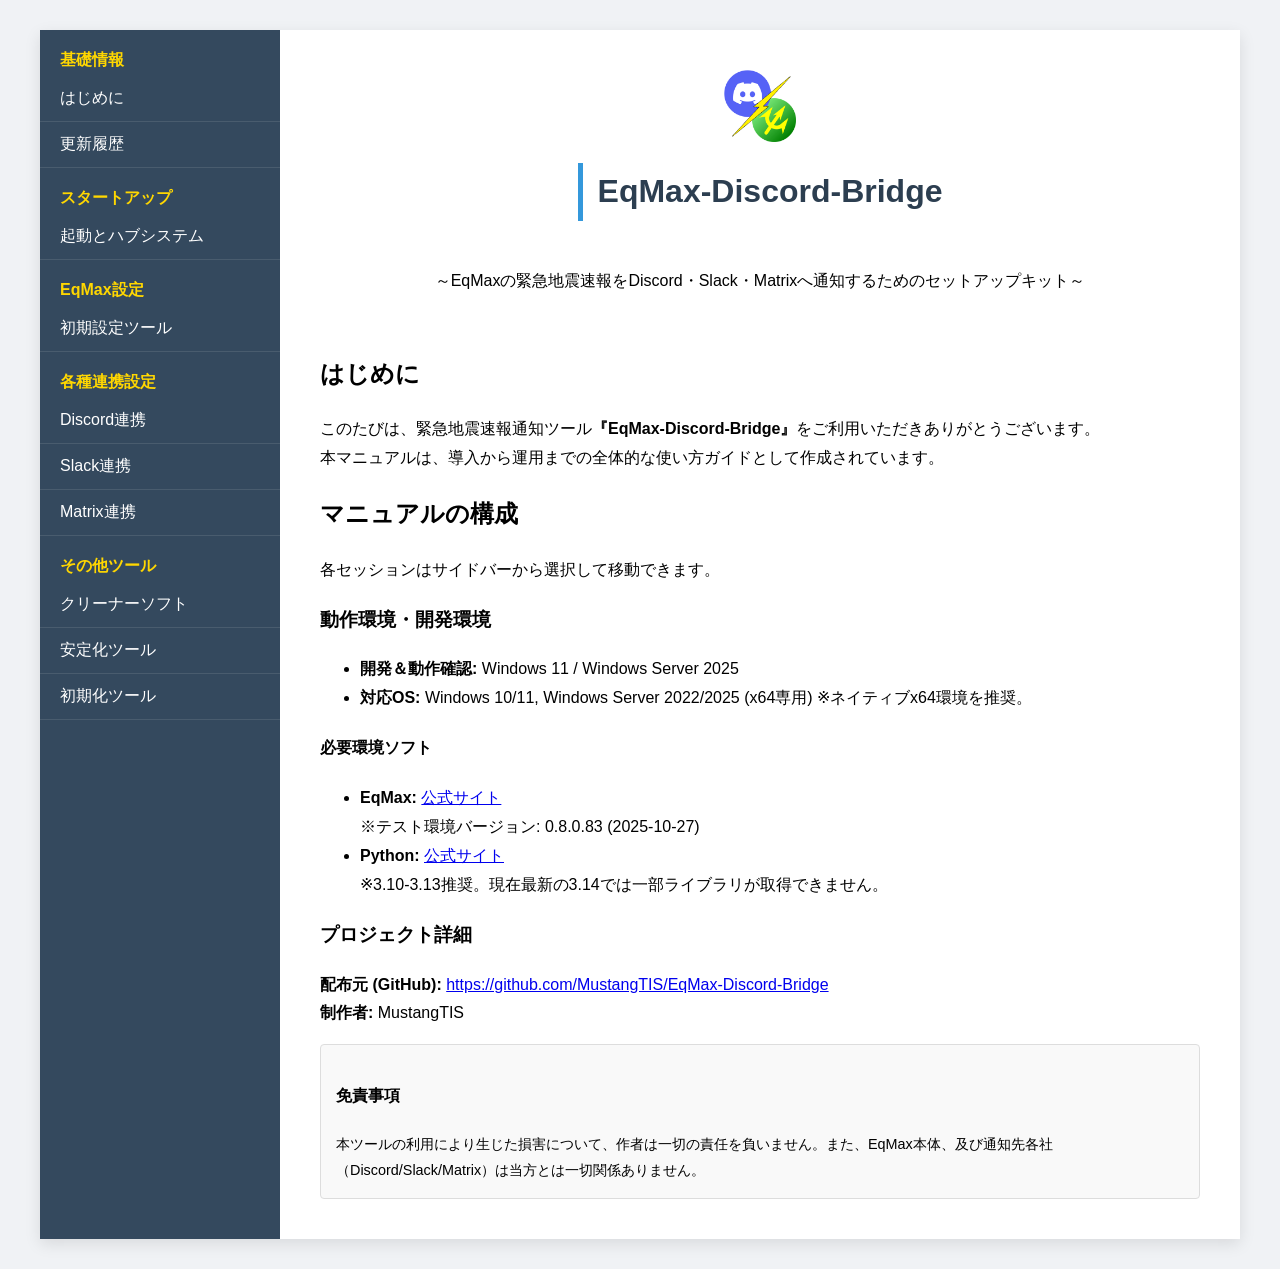
==== Manual/Index.html @ dba4e509 "htmManual 制作中" ====
<!DOCTYPE html PUBLIC "-//W3C//DTD XHTML 1.0 Transitional//EN" "http://www.w3.org/TR/xhtml1/DTD/xhtml1-transitional.dtd">
<html xmlns="http://www.w3.org/1999/xhtml"><!-- InstanceBegin template="/Templates/main-Template-DWT.dwt" codeOutsideHTMLIsLocked="false" -->
<head>
<meta http-equiv="Content-Type" content="text/html; charset=utf-8" />
<!-- InstanceBeginEditable name="doctitle" -->
<title>使い方ガイド</title>
<!-- InstanceEndEditable -->
<link href="style.css" rel="stylesheet" type="text/css" />
<!-- InstanceBeginEditable name="head" -->
<!-- InstanceEndEditable -->
</head>

<body>

<div class="container">
    <div class="sidebar1">
      <div class="sidebar-title">基礎情報</div>
      <ul class="nav">
        <li><a href="Index.html">はじめに</a></li>
        <li><a href="ChangeLog.html">更新履歴</a></li>
      </ul>

      <div class="sidebar-title">スタートアップ</div>
      <ul class="nav">
		<li><a href="HUBSystem.html">起動とハブシステム</a></li>      </ul>
      <div class="sidebar-title">EqMax設定</div>
      <ul class="nav">
        <li><a href="Initialize.html">初期設定ツール</a></li>
      </ul>
      
      <div class="sidebar-title">各種連携設定</div>
      <ul class="nav">
        <li><a href="Link-Discord.html">Discord連携</a></li>
        <li><a href="Link-Slack.html">Slack連携</a></li>
        <li><a href="Link-Matrix.html">Matrix連携</a></li>
      </ul>
    
      <div class="sidebar-title">その他ツール</div>
      <ul class="nav">
        <li><a href="Cleaner.html">クリーナーソフト</a></li>
        <li><a href="Watchdog.html">安定化ツール</a></li>
        <li><a href="Reset.html">初期化ツール</a></li>
      </ul>
    </div>
  <div class="content"><!-- InstanceBeginEditable name="main_content" -->
<!-- TemplateBeginEditable name="head" --><!-- TemplateEndEditable -->
<div class="text-center">
  <img src="image/eq-dis.png" alt="EqMax-Discord-Bridgeアイコン" width="72" height="72" />
  <h1>EqMax-Discord-Bridge</h1>
  <p>～EqMaxの緊急地震速報をDiscord・Slack・Matrixへ通知するためのセットアップキット～</p>
</div>

<h2>はじめに</h2>
<p>このたびは、緊急地震速報通知ツール<strong>『EqMax-Discord-Bridge』</strong>をご利用いただきありがとうございます。<br />
本マニュアルは、導入から運用までの全体的な使い方ガイドとして作成されています。</p>

<h2>マニュアルの構成</h2>
<p>各セッションはサイドバーから選択して移動できます。</p>

<h3>動作環境・開発環境</h3>
<ul>
  <li><strong>開発＆動作確認:</strong> Windows 11 / Windows Server 2025</li>
  <li><strong>対応OS:</strong> Windows 10/11, Windows Server 2022/2025 (x64専用) ※ネイティブx64環境を推奨。</li>
</ul>

<h4>必要環境ソフト</h4>
<ul>
  <li><strong>EqMax:</strong> <a href="https://www.melanion.info/eqmax/" target="_blank">公式サイト</a><br />
      ※テスト環境バージョン: 0.8.0.83 (2025-10-27)</li>
  <li><strong>Python:</strong> <a href="https://www.python.org/downloads/windows/" target="_blank">公式サイト</a><br />
      ※3.10-3.13推奨。現在最新の3.14では一部ライブラリが取得できません。</li>
</ul>

<h3>プロジェクト詳細</h3>
<p><strong>配布元 (GitHub):</strong> <a href="https://github.com/MustangTIS/EqMax-Discord-Bridge" target="_blank">https://github.com/MustangTIS/EqMax-Discord-Bridge</a><br />
<strong>制作者:</strong> MustangTIS</p>

<div style="background:#f9f9f9; padding:15px; border-radius:4px; border:1px solid #ddd;">
  <h4>免責事項</h4>
  <p style="font-size:0.9em; margin:0;">本ツールの利用により生じた損害について、作者は一切の責任を負いません。また、EqMax本体、及び通知先各社（Discord/Slack/Matrix）は当方とは一切関係ありません。</p>
</div>
<!-- InstanceEndEditable --><!-- end .content --></div>
  <!-- end .container --></div>
</body>
<!-- InstanceEnd --></html>
---- Manual/style.css ----
/* --- 基本設定 --- */
body { font-family: "Meiryo", sans-serif; background-color: #f0f2f5; margin: 0; padding: 30px; }
.container { max-width: 1200px; background: #FFF; margin: 0 auto; display: flex; box-shadow: 0 5px 15px rgba(0,0,0,0.1); min-height: 80vh; }

/* --- レイアウト・共通 --- */
.content { padding: 40px; flex: 1; line-height: 1.8; }
.text-center { text-align: center; display: flex; flex-direction: column; align-items: center; margin-bottom: 40px; }

/* カードデザイン */
.card { border: 1px solid #ccc; padding: 15px; background: #fff; margin-bottom: 20px; display: flex; gap: 20px; align-items: center; }

/* 画像・Flexbox用 */
.flex-container { display: flex; align-items: center; gap: 20px; }
.description { max-width: 600px; }
.guide-row { display: flex; gap: 30px; align-items: flex-start; margin-bottom: 40px; padding-bottom: 30px; border-bottom: 1px solid #ddd; }
.guide-row img { max-width: 400px; border: 1px solid #ddd; box-shadow: 3px 3px 10px rgba(0,0,0,0.1); }

/* --- サイドバー・見出し・その他 --- */
.sidebar1 { width: 240px; background-color: #34495e; color: #fff; }
.sidebar-title { color: #ffd700; font-weight: bold; padding: 20px 20px 5px 20px; }
ul.nav { list-style: none; padding: 0; margin: 0; }
ul.nav li a { display: block; padding: 12px 20px; color: #fff; text-decoration: none; border-bottom: 1px solid rgba(255,255,255,0.1); }
ul.nav li a:hover { background: #6c84a3; }
h1 { color: #2c3e50; border-left: 5px solid #3498db; padding-left: 15px; margin-bottom: 30px; }
code { background: #eee; padding: 2px 5px; border-radius: 3px; font-family: monospace; }

/* モバイル対応 */
@media (max-width: 768px) {
    .container { flex-direction: column; }
    .flex-container, .card { flex-direction: column; }
}
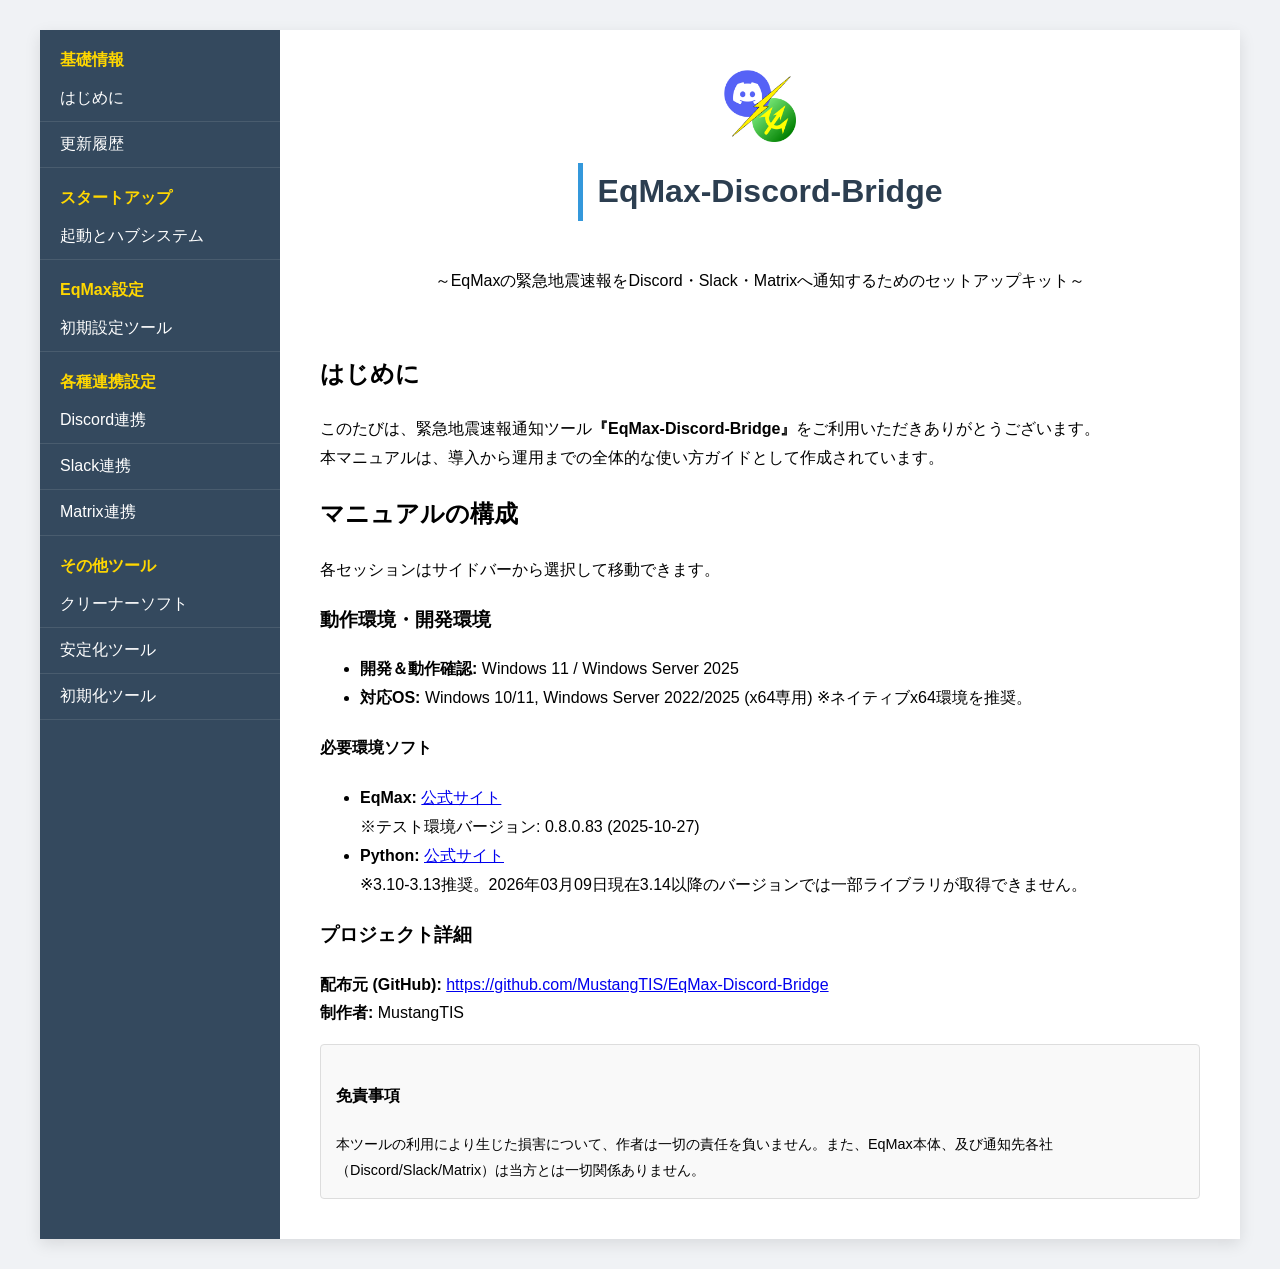
==== commit f7d1a0cd: "htmlUpdate" ====
--- a/Manual/Index.html
+++ b/Manual/Index.html
@@ -68,7 +68,7 @@
   <li><strong>EqMax:</strong> <a href="https://www.melanion.info/eqmax/" target="_blank">公式サイト</a><br />
       ※テスト環境バージョン: 0.8.0.83 (2025-10-27)</li>
   <li><strong>Python:</strong> <a href="https://www.python.org/downloads/windows/" target="_blank">公式サイト</a><br />
-      ※3.10-3.13推奨。現在最新の3.14では一部ライブラリが取得できません。</li>
+      ※3.10-3.13推奨。2026年03月09日現在3.14以降のバージョンでは一部ライブラリが取得できません。</li>
 </ul>
 
 <h3>プロジェクト詳細</h3>
--- a/Manual/style.css
+++ b/Manual/style.css
@@ -2,20 +2,25 @@
 body { font-family: "Meiryo", sans-serif; background-color: #f0f2f5; margin: 0; padding: 30px; }
 .container { max-width: 1200px; background: #FFF; margin: 0 auto; display: flex; box-shadow: 0 5px 15px rgba(0,0,0,0.1); min-height: 80vh; }
 
-/* --- レイアウト・共通 --- */
+/* --- コンテンツエリア --- */
 .content { padding: 40px; flex: 1; line-height: 1.8; }
 .text-center { text-align: center; display: flex; flex-direction: column; align-items: center; margin-bottom: 40px; }
 
-/* カードデザイン */
-.card { border: 1px solid #ccc; padding: 15px; background: #fff; margin-bottom: 20px; display: flex; gap: 20px; align-items: center; }
+/* --- 汎用デザインパーツ --- */
+.card { border: 1px solid #ccc; padding: 20px; background: #fff; margin-bottom: 20px; border-radius: 4px; }
+.flex-container { display: flex; gap: 20px; align-items: flex-start; }
+.description { flex: 1; }
 
-/* 画像・Flexbox用 */
-.flex-container { display: flex; align-items: center; gap: 20px; }
-.description { max-width: 600px; }
-.guide-row { display: flex; gap: 30px; align-items: flex-start; margin-bottom: 40px; padding-bottom: 30px; border-bottom: 1px solid #ddd; }
-.guide-row img { max-width: 400px; border: 1px solid #ddd; box-shadow: 3px 3px 10px rgba(0,0,0,0.1); }
+/* --- コンポーネント系 --- */
+table { border-collapse: collapse; width: 100%; margin: 15px 0; font-size: 0.9em; }
+table th, table td { border: 1px solid #ddd; padding: 10px; text-align: center; }
+table th { background-color: #f8f9fa; color: #333; font-weight: bold; }
 
-/* --- サイドバー・見出し・その他 --- */
+.card ul { margin: 5px 0; padding-left: 20px; }
+.card li { margin-bottom: 8px; }
+.card img { max-width: 100%; height: auto; border-radius: 4px; border: 1px solid #eee; }
+
+/* --- サイドバー・見出し --- */
 .sidebar1 { width: 240px; background-color: #34495e; color: #fff; }
 .sidebar-title { color: #ffd700; font-weight: bold; padding: 20px 20px 5px 20px; }
 ul.nav { list-style: none; padding: 0; margin: 0; }
@@ -24,8 +29,23 @@
 h1 { color: #2c3e50; border-left: 5px solid #3498db; padding-left: 15px; margin-bottom: 30px; }
 code { background: #eee; padding: 2px 5px; border-radius: 3px; font-family: monospace; }
 
-/* モバイル対応 */
+/* --- レスポンシブ --- */
 @media (max-width: 768px) {
     .container { flex-direction: column; }
-    .flex-container, .card { flex-direction: column; }
+    .flex-container { flex-direction: column; }
+}
+/* カード内の画像に一括適用 */
+.card img {
+    transition: transform 0.2s ease-in-out, box-shadow 0.2s ease-in-out;
+    cursor: pointer;
+    position: relative;
+    z-index: 1;
+}
+
+/* マウスオーバーで拡大＆最前面へ */
+.card img:hover {
+    transform: scale(1.8); /* 1.8倍に拡大。邪魔なら1.5等に調整してください */
+    box-shadow: 0 10px 30px rgba(0,0,0,0.5);
+    z-index: 999; /* 他の画像や文字の上に重なるようにする */
+    border: 2px solid #3498db; /* どこを拡大しているか分かりやすく */
 }
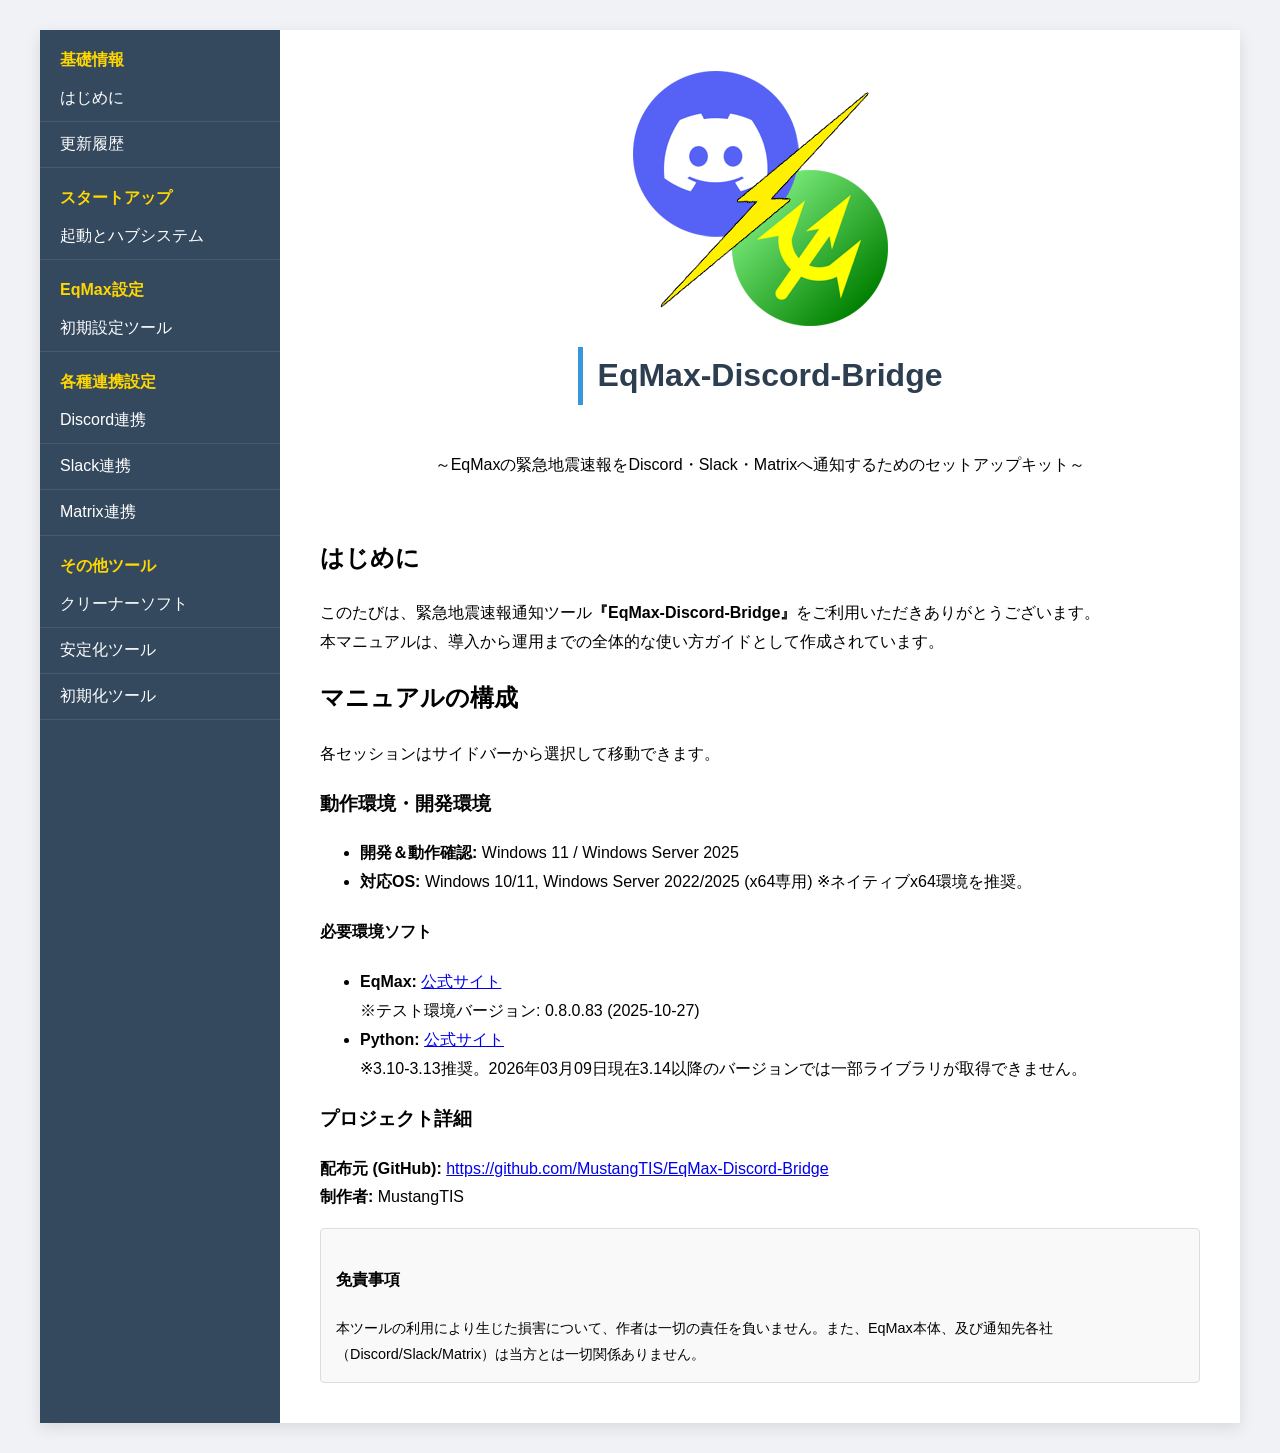
==== commit 73131d2e: "htmlUpdate" ====
--- a/Manual/Index.html
+++ b/Manual/Index.html
@@ -45,7 +45,7 @@
   <div class="content"><!-- InstanceBeginEditable name="main_content" -->
 <!-- TemplateBeginEditable name="head" --><!-- TemplateEndEditable -->
 <div class="text-center">
-  <img src="image/eq-dis.png" alt="EqMax-Discord-Bridgeアイコン" width="72" height="72" />
+  <img src="image/eq-dis.png" alt="EqMax-Discord-Bridgeアイコン"   />
   <h1>EqMax-Discord-Bridge</h1>
   <p>～EqMaxの緊急地震速報をDiscord・Slack・Matrixへ通知するためのセットアップキット～</p>
 </div>
--- a/Manual/style.css
+++ b/Manual/style.css
@@ -1,51 +1,68 @@
-/* --- 基本設定 --- */
+/* --- 1. 基本設定・レイアウト --- */
 body { font-family: "Meiryo", sans-serif; background-color: #f0f2f5; margin: 0; padding: 30px; }
 .container { max-width: 1200px; background: #FFF; margin: 0 auto; display: flex; box-shadow: 0 5px 15px rgba(0,0,0,0.1); min-height: 80vh; }
-
-/* --- コンテンツエリア --- */
 .content { padding: 40px; flex: 1; line-height: 1.8; }
 .text-center { text-align: center; display: flex; flex-direction: column; align-items: center; margin-bottom: 40px; }
-
-/* --- 汎用デザインパーツ --- */
 .card { border: 1px solid #ccc; padding: 20px; background: #fff; margin-bottom: 20px; border-radius: 4px; }
-.flex-container { display: flex; gap: 20px; align-items: flex-start; }
 .description { flex: 1; }
 
-/* --- コンポーネント系 --- */
+/* --- 2. Flexboxレイアウト（画像並列） --- */
+.flex-container {
+    display: flex;
+    gap: 20px;
+    flex-wrap: wrap;
+    align-items: flex-start; /* ★画像が縦に引き伸ばされるのを防ぐ重要設定 */
+}
+
+/* --- 3. 画像の一括設定（全カード共通） --- */
+/* --- 3. 画像の一括設定（全カード共通） --- */
+.card img {
+    /* 1. 幅は親枠に合わせるが、最大でも枠をはみ出さない */
+    max-width: 100%;
+    
+    /* 2. 【重要】HTMLのwidth/height指定を無視して、比率を強制固定する */
+    width: auto !important;
+    height: auto !important;
+    
+    /* 3. これ以上デカくしたくない場合、ここだけ書き換える */
+    max-height: 400px; /* ★画像が縦に長すぎて突き抜けるのを防ぐ */
+    
+    display: block;
+    border-radius: 4px;
+    border: 1px solid #eee;
+    
+    /* ホバーアニメーション設定 */
+    transition: transform 0.2s ease-in-out, box-shadow 0.2s ease-in-out;
+    cursor: pointer;
+    position: relative;
+    z-index: 1;
+}
+
+.card img:hover {
+    transform: scale(1.8);
+    box-shadow: 0 10px 30px rgba(0,0,0,0.5);
+    z-index: 999;
+    border: 2px solid #3498db;
+}
+
+/* --- 4. コンポーネント・その他（テーブル・リスト等） --- */
 table { border-collapse: collapse; width: 100%; margin: 15px 0; font-size: 0.9em; }
 table th, table td { border: 1px solid #ddd; padding: 10px; text-align: center; }
 table th { background-color: #f8f9fa; color: #333; font-weight: bold; }
-
 .card ul { margin: 5px 0; padding-left: 20px; }
 .card li { margin-bottom: 8px; }
-.card img { max-width: 100%; height: auto; border-radius: 4px; border: 1px solid #eee; }
+code { background: #eee; padding: 2px 5px; border-radius: 3px; font-family: monospace; }
 
-/* --- サイドバー・見出し --- */
+/* --- 5. サイドバー・見出し --- */
 .sidebar1 { width: 240px; background-color: #34495e; color: #fff; }
 .sidebar-title { color: #ffd700; font-weight: bold; padding: 20px 20px 5px 20px; }
 ul.nav { list-style: none; padding: 0; margin: 0; }
 ul.nav li a { display: block; padding: 12px 20px; color: #fff; text-decoration: none; border-bottom: 1px solid rgba(255,255,255,0.1); }
 ul.nav li a:hover { background: #6c84a3; }
 h1 { color: #2c3e50; border-left: 5px solid #3498db; padding-left: 15px; margin-bottom: 30px; }
-code { background: #eee; padding: 2px 5px; border-radius: 3px; font-family: monospace; }
 
-/* --- レスポンシブ --- */
+/* --- 6. レスポンシブ --- */
 @media (max-width: 768px) {
     .container { flex-direction: column; }
     .flex-container { flex-direction: column; }
-}
-/* カード内の画像に一括適用 */
-.card img {
-    transition: transform 0.2s ease-in-out, box-shadow 0.2s ease-in-out;
-    cursor: pointer;
-    position: relative;
-    z-index: 1;
-}
-
-/* マウスオーバーで拡大＆最前面へ */
-.card img:hover {
-    transform: scale(1.8); /* 1.8倍に拡大。邪魔なら1.5等に調整してください */
-    box-shadow: 0 10px 30px rgba(0,0,0,0.5);
-    z-index: 999; /* 他の画像や文字の上に重なるようにする */
-    border: 2px solid #3498db; /* どこを拡大しているか分かりやすく */
 }
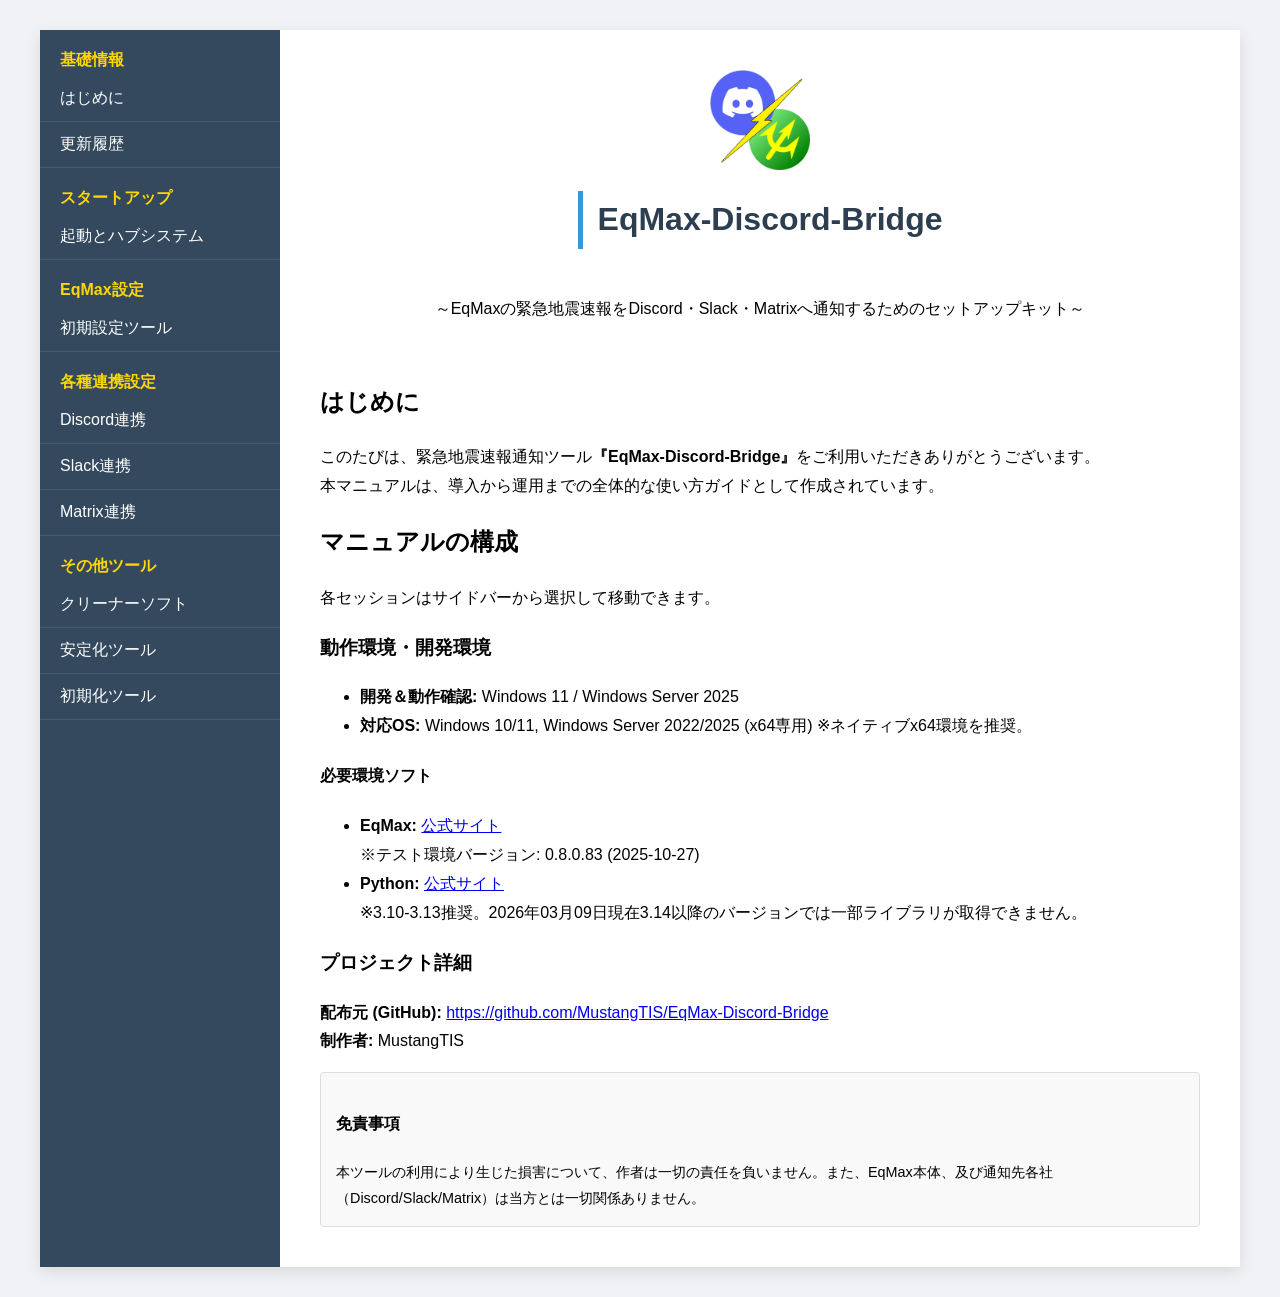
==== commit 1cab1489: "htmlUpdate" ====
--- a/Manual/Index.html
+++ b/Manual/Index.html
@@ -3,7 +3,7 @@
 <head>
 <meta http-equiv="Content-Type" content="text/html; charset=utf-8" />
 <!-- InstanceBeginEditable name="doctitle" -->
-<title>使い方ガイド</title>
+<title>基礎情報：はじめに</title>
 <!-- InstanceEndEditable -->
 <link href="style.css" rel="stylesheet" type="text/css" />
 <!-- InstanceBeginEditable name="head" -->
@@ -45,7 +45,7 @@
   <div class="content"><!-- InstanceBeginEditable name="main_content" -->
 <!-- TemplateBeginEditable name="head" --><!-- TemplateEndEditable -->
 <div class="text-center">
-  <img src="image/eq-dis.png" alt="EqMax-Discord-Bridgeアイコン"   />
+  <img src="image/eq-dis.png" alt="EqMax-Discord-Bridgeアイコン" width="100"   />
   <h1>EqMax-Discord-Bridge</h1>
   <p>～EqMaxの緊急地震速報をDiscord・Slack・Matrixへ通知するためのセットアップキット～</p>
 </div>
--- a/Manual/style.css
+++ b/Manual/style.css
@@ -11,41 +11,31 @@
     display: flex;
     gap: 20px;
     flex-wrap: wrap;
-    align-items: flex-start; /* ★画像が縦に引き伸ばされるのを防ぐ重要設定 */
-}
+    align-items: flex-start;
+} /* ←ここでちゃんと閉じる */
 
 /* --- 3. 画像の一括設定（全カード共通） --- */
-/* --- 3. 画像の一括設定（全カード共通） --- */
 .card img {
-    /* 1. 幅は親枠に合わせるが、最大でも枠をはみ出さない */
     max-width: 100%;
-    
-    /* 2. 【重要】HTMLのwidth/height指定を無視して、比率を強制固定する */
-    width: auto !important;
-    height: auto !important;
-    
-    /* 3. これ以上デカくしたくない場合、ここだけ書き換える */
-    max-height: 400px; /* ★画像が縦に長すぎて突き抜けるのを防ぐ */
-    
+    height: auto;
     display: block;
     border-radius: 4px;
     border: 1px solid #eee;
-    
-    /* ホバーアニメーション設定 */
     transition: transform 0.2s ease-in-out, box-shadow 0.2s ease-in-out;
     cursor: pointer;
-    position: relative;
-    z-index: 1;
+    /* position: relative;  ← これが原因でDWが「CSS-Pエレメント」と勘違いします。削除してください */
+    /* z-index: 1;          ← positionを消すなら不要なので削除してください */
 }
 
+/* マウスオーバー時の拡大効果 */
 .card img:hover {
     transform: scale(1.8);
     box-shadow: 0 10px 30px rgba(0,0,0,0.5);
-    z-index: 999;
+    z-index: 999; /* ここはhover時なので残してもOKです */
     border: 2px solid #3498db;
 }
 
-/* --- 4. コンポーネント・その他（テーブル・リスト等） --- */
+/* --- 4. コンポーネント・その他 --- */
 table { border-collapse: collapse; width: 100%; margin: 15px 0; font-size: 0.9em; }
 table th, table td { border: 1px solid #ddd; padding: 10px; text-align: center; }
 table th { background-color: #f8f9fa; color: #333; font-weight: bold; }
@@ -65,4 +55,4 @@
 @media (max-width: 768px) {
     .container { flex-direction: column; }
     .flex-container { flex-direction: column; }
-}+}
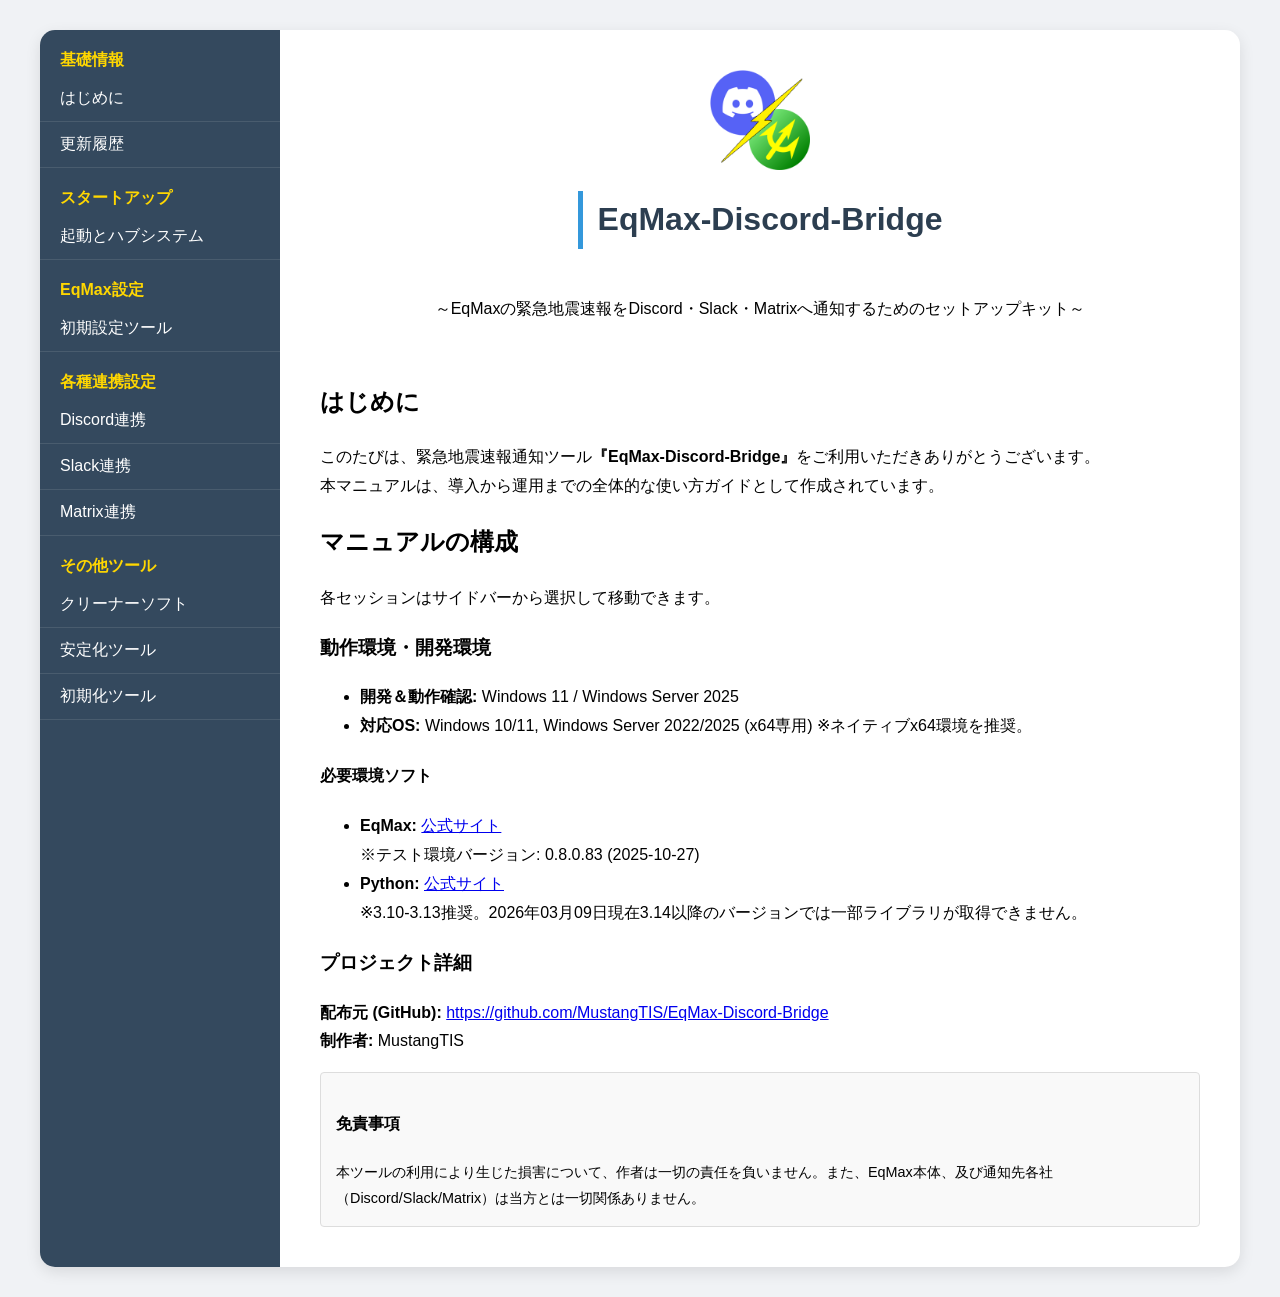
==== commit 04c37629: "v8.0.0Update" ====
--- a/Manual/Index.html
+++ b/Manual/Index.html
@@ -1,5 +1,6 @@
 <!DOCTYPE html PUBLIC "-//W3C//DTD XHTML 1.0 Transitional//EN" "http://www.w3.org/TR/xhtml1/DTD/xhtml1-transitional.dtd">
-<html xmlns="http://www.w3.org/1999/xhtml"><!-- InstanceBegin template="/Templates/main-Template-DWT.dwt" codeOutsideHTMLIsLocked="false" -->
+<html xmlns="http://www.w3.org/1999/xhtml">
+<!-- InstanceBegin template="/Templates/main-Template-DWT.dwt" codeOutsideHTMLIsLocked="false" -->
 <head>
 <meta http-equiv="Content-Type" content="text/html; charset=utf-8" />
 <!-- InstanceBeginEditable name="doctitle" -->
@@ -11,75 +12,65 @@
 </head>
 
 <body>
-
 <div class="container">
-    <div class="sidebar1">
-      <div class="sidebar-title">基礎情報</div>
-      <ul class="nav">
-        <li><a href="Index.html">はじめに</a></li>
-        <li><a href="ChangeLog.html">更新履歴</a></li>
-      </ul>
-
-      <div class="sidebar-title">スタートアップ</div>
-      <ul class="nav">
-		<li><a href="HUBSystem.html">起動とハブシステム</a></li>      </ul>
-      <div class="sidebar-title">EqMax設定</div>
-      <ul class="nav">
-        <li><a href="Initialize.html">初期設定ツール</a></li>
-      </ul>
-      
-      <div class="sidebar-title">各種連携設定</div>
-      <ul class="nav">
-        <li><a href="Link-Discord.html">Discord連携</a></li>
-        <li><a href="Link-Slack.html">Slack連携</a></li>
-        <li><a href="Link-Matrix.html">Matrix連携</a></li>
-      </ul>
-    
-      <div class="sidebar-title">その他ツール</div>
-      <ul class="nav">
-        <li><a href="Cleaner.html">クリーナーソフト</a></li>
-        <li><a href="Watchdog.html">安定化ツール</a></li>
-        <li><a href="Reset.html">初期化ツール</a></li>
-      </ul>
+  <div class="sidebar1">
+    <div class="sidebar-title">基礎情報</div>
+    <ul class="nav">
+      <li><a href="Index.html">はじめに</a></li>
+      <li><a href="ChangeLog.html">更新履歴</a></li>
+    </ul>
+    <div class="sidebar-title">スタートアップ</div>
+    <ul class="nav">
+      <li><a href="HUBSystem.html">起動とハブシステム</a></li>
+    </ul>
+    <div class="sidebar-title">EqMax設定</div>
+    <ul class="nav">
+      <li><a href="Initialize.html">初期設定ツール</a></li>
+    </ul>
+    <div class="sidebar-title">各種連携設定</div>
+    <ul class="nav">
+      <li><a href="Link-Discord.html">Discord連携</a></li>
+      <li><a href="Link-Slack.html">Slack連携</a></li>
+      <li><a href="Link-Matrix.html">Matrix連携</a></li>
+    </ul>
+    <div class="sidebar-title">その他ツール</div>
+    <ul class="nav">
+      <li><a href="Cleaner.html">クリーナーソフト</a></li>
+      <li><a href="Watchdog.html">安定化ツール</a></li>
+      <li><a href="Reset.html">初期化ツール</a></li>
+    </ul>
+  </div>
+  <div class="content"><!-- InstanceBeginEditable name="main_content" --> <!-- TemplateBeginEditable name="head" --><!-- TemplateEndEditable -->
+    <div class="text-center"> <img src="image/eq-dis.png" alt="EqMax-Discord-Bridgeアイコン" width="100"   />
+      <h1>EqMax-Discord-Bridge</h1>
+      <p>～EqMaxの緊急地震速報をDiscord・Slack・Matrixへ通知するためのセットアップキット～</p>
     </div>
-  <div class="content"><!-- InstanceBeginEditable name="main_content" -->
-<!-- TemplateBeginEditable name="head" --><!-- TemplateEndEditable -->
-<div class="text-center">
-  <img src="image/eq-dis.png" alt="EqMax-Discord-Bridgeアイコン" width="100"   />
-  <h1>EqMax-Discord-Bridge</h1>
-  <p>～EqMaxの緊急地震速報をDiscord・Slack・Matrixへ通知するためのセットアップキット～</p>
-</div>
-
-<h2>はじめに</h2>
-<p>このたびは、緊急地震速報通知ツール<strong>『EqMax-Discord-Bridge』</strong>をご利用いただきありがとうございます。<br />
-本マニュアルは、導入から運用までの全体的な使い方ガイドとして作成されています。</p>
-
-<h2>マニュアルの構成</h2>
-<p>各セッションはサイドバーから選択して移動できます。</p>
-
-<h3>動作環境・開発環境</h3>
-<ul>
-  <li><strong>開発＆動作確認:</strong> Windows 11 / Windows Server 2025</li>
-  <li><strong>対応OS:</strong> Windows 10/11, Windows Server 2022/2025 (x64専用) ※ネイティブx64環境を推奨。</li>
-</ul>
-
-<h4>必要環境ソフト</h4>
-<ul>
-  <li><strong>EqMax:</strong> <a href="https://www.melanion.info/eqmax/" target="_blank">公式サイト</a><br />
-      ※テスト環境バージョン: 0.8.0.83 (2025-10-27)</li>
-  <li><strong>Python:</strong> <a href="https://www.python.org/downloads/windows/" target="_blank">公式サイト</a><br />
-      ※3.10-3.13推奨。2026年03月09日現在3.14以降のバージョンでは一部ライブラリが取得できません。</li>
-</ul>
-
-<h3>プロジェクト詳細</h3>
-<p><strong>配布元 (GitHub):</strong> <a href="https://github.com/MustangTIS/EqMax-Discord-Bridge" target="_blank">https://github.com/MustangTIS/EqMax-Discord-Bridge</a><br />
-<strong>制作者:</strong> MustangTIS</p>
-
-<div style="background:#f9f9f9; padding:15px; border-radius:4px; border:1px solid #ddd;">
-  <h4>免責事項</h4>
-  <p style="font-size:0.9em; margin:0;">本ツールの利用により生じた損害について、作者は一切の責任を負いません。また、EqMax本体、及び通知先各社（Discord/Slack/Matrix）は当方とは一切関係ありません。</p>
-</div>
-<!-- InstanceEndEditable --><!-- end .content --></div>
+    <h2>はじめに</h2>
+    <p>このたびは、緊急地震速報通知ツール<strong>『EqMax-Discord-Bridge』</strong>をご利用いただきありがとうございます。<br />
+      本マニュアルは、導入から運用までの全体的な使い方ガイドとして作成されています。</p>
+    <h2>マニュアルの構成</h2>
+    <p>各セッションはサイドバーから選択して移動できます。</p>
+    <h3>動作環境・開発環境</h3>
+    <ul>
+      <li><strong>開発＆動作確認:</strong> Windows 11 / Windows Server 2025</li>
+      <li><strong>対応OS:</strong> Windows 10/11, Windows Server 2022/2025 (x64専用) ※ネイティブx64環境を推奨。</li>
+    </ul>
+    <h4>必要環境ソフト</h4>
+    <ul>
+      <li><strong>EqMax:</strong> <a href="https://www.melanion.info/eqmax/" target="_blank">公式サイト</a><br />
+        ※テスト環境バージョン: 0.8.0.83 (2025-10-27)</li>
+      <li><strong>Python:</strong> <a href="https://www.python.org/downloads/windows/" target="_blank">公式サイト</a><br />
+        ※3.10-3.13推奨。2026年03月09日現在3.14以降のバージョンでは一部ライブラリが取得できません。</li>
+    </ul>
+    <h3>プロジェクト詳細</h3>
+    <p><strong>配布元 (GitHub):</strong> <a href="https://github.com/MustangTIS/EqMax-Discord-Bridge" target="_blank">https://github.com/MustangTIS/EqMax-Discord-Bridge</a><br />
+      <strong>制作者:</strong> MustangTIS</p>
+    <div style="background:#f9f9f9; padding:15px; border-radius:4px; border:1px solid #ddd;">
+      <h4>免責事項</h4>
+      <p style="font-size:0.9em; margin:0;">本ツールの利用により生じた損害について、作者は一切の責任を負いません。また、EqMax本体、及び通知先各社（Discord/Slack/Matrix）は当方とは一切関係ありません。</p>
+    </div>
+    <!-- InstanceEndEditable --><!-- end .content --></div>
   <!-- end .container --></div>
 </body>
-<!-- InstanceEnd --></html>
+<!-- InstanceEnd -->
+</html>
--- a/Manual/style.css
+++ b/Manual/style.css
@@ -1,58 +1,130 @@
 /* --- 1. 基本設定・レイアウト --- */
-body { font-family: "Meiryo", sans-serif; background-color: #f0f2f5; margin: 0; padding: 30px; }
-.container { max-width: 1200px; background: #FFF; margin: 0 auto; display: flex; box-shadow: 0 5px 15px rgba(0,0,0,0.1); min-height: 80vh; }
-.content { padding: 40px; flex: 1; line-height: 1.8; }
-.text-center { text-align: center; display: flex; flex-direction: column; align-items: center; margin-bottom: 40px; }
-.card { border: 1px solid #ccc; padding: 20px; background: #fff; margin-bottom: 20px; border-radius: 4px; }
-.description { flex: 1; }
-
+body {
+	font-family: "Meiryo", sans-serif;
+	background-color: #f0f2f5;
+	margin: 0;
+	padding: 30px;
+}
+.container {
+	max-width: 1200px;
+	background: #FFF;
+	margin: 0 auto;
+	display: flex;
+	box-shadow: 0 5px 15px rgba(0,0,0,0.1);
+	min-height: 80vh;
+	border-radius: 15px;
+	overflow: hidden;
+}
+.content {
+	padding: 40px;
+	flex: 1;
+	line-height: 1.8;
+}
+.text-center {
+	text-align: center;
+	display: flex;
+	flex-direction: column;
+	align-items: center;
+	margin-bottom: 40px;
+}
+.card {
+	border: 1px solid #ccc;
+	padding: 20px;
+	background: #fff;
+	margin-bottom: 20px;
+	border-radius: 4px;
+}
+.description {
+	flex: 1;
+}
 /* --- 2. Flexboxレイアウト（画像並列） --- */
 .flex-container {
-    display: flex;
-    gap: 20px;
-    flex-wrap: wrap;
-    align-items: flex-start;
+	display: flex;
+	gap: 20px;
+	flex-wrap: wrap;
+	align-items: flex-start;
 } /* ←ここでちゃんと閉じる */
-
 /* --- 3. 画像の一括設定（全カード共通） --- */
 .card img {
-    max-width: 100%;
-    height: auto;
-    display: block;
-    border-radius: 4px;
-    border: 1px solid #eee;
-    transition: transform 0.2s ease-in-out, box-shadow 0.2s ease-in-out;
-    cursor: pointer;
-    /* position: relative;  ← これが原因でDWが「CSS-Pエレメント」と勘違いします。削除してください */
-    /* z-index: 1;          ← positionを消すなら不要なので削除してください */
+	max-width: 100%;       /* これ以上デカくならないガードレールのみ */
+	height: auto;
+	display: block;
+	cursor: pointer;
+	transition: transform 0.2s ease-in-out;
 }
-
-/* マウスオーバー時の拡大効果 */
 .card img:hover {
-    transform: scale(1.8);
-    box-shadow: 0 10px 30px rgba(0,0,0,0.5);
-    z-index: 999; /* ここはhover時なので残してもOKです */
-    border: 2px solid #3498db;
+	transform: scale(1.8);
+	z-index: 999;
 }
-
 /* --- 4. コンポーネント・その他 --- */
-table { border-collapse: collapse; width: 100%; margin: 15px 0; font-size: 0.9em; }
-table th, table td { border: 1px solid #ddd; padding: 10px; text-align: center; }
-table th { background-color: #f8f9fa; color: #333; font-weight: bold; }
-.card ul { margin: 5px 0; padding-left: 20px; }
-.card li { margin-bottom: 8px; }
-code { background: #eee; padding: 2px 5px; border-radius: 3px; font-family: monospace; }
-
+table {
+	border-collapse: collapse;
+	width: 100%;
+	margin: 15px 0;
+	font-size: 0.9em;
+}
+table th, table td {
+	border: 1px solid #ddd;
+	padding: 10px;
+	text-align: center;
+}
+table th {
+	background-color: #f8f9fa;
+	color: #333;
+	font-weight: bold;
+}
+.card ul {
+	margin: 5px 0;
+	padding-left: 20px;
+}
+.card li {
+	margin-bottom: 8px;
+}
+code {
+	background: #eee;
+	padding: 2px 5px;
+	border-radius: 3px;
+	font-family: monospace;
+}
 /* --- 5. サイドバー・見出し --- */
-.sidebar1 { width: 240px; background-color: #34495e; color: #fff; }
-.sidebar-title { color: #ffd700; font-weight: bold; padding: 20px 20px 5px 20px; }
-ul.nav { list-style: none; padding: 0; margin: 0; }
-ul.nav li a { display: block; padding: 12px 20px; color: #fff; text-decoration: none; border-bottom: 1px solid rgba(255,255,255,0.1); }
-ul.nav li a:hover { background: #6c84a3; }
-h1 { color: #2c3e50; border-left: 5px solid #3498db; padding-left: 15px; margin-bottom: 30px; }
+.sidebar1 {
+	width: 240px;
+	background-color: #34495e;
+	color: #fff;
+}
+.sidebar-title {
+	color: #ffd700;
+	font-weight: bold;
+	padding: 20px 20px 5px 20px;
+}
+ul.nav {
+	list-style: none;
+	padding: 0;
+	margin: 0;
+}
+ul.nav li a {
+	display: block;
+	padding: 12px 20px;
+	color: #fff;
+	text-decoration: none;
+	border-bottom: 1px solid rgba(255,255,255,0.1);
+}
+ul.nav li a:hover {
+	background: #6c84a3;
+}
+h1 {
+	color: #2c3e50;
+	border-left: 5px solid #3498db;
+	padding-left: 15px;
+	margin-bottom: 30px;
+}
 
 /* --- 6. レスポンシブ --- */
 @media (max-width: 768px) {
-    .container { flex-direction: column; }
-    .flex-container { flex-direction: column; }
+.container {
+	flex-direction: column;
 }
+.flex-container {
+	flex-direction: column;
+}
+}
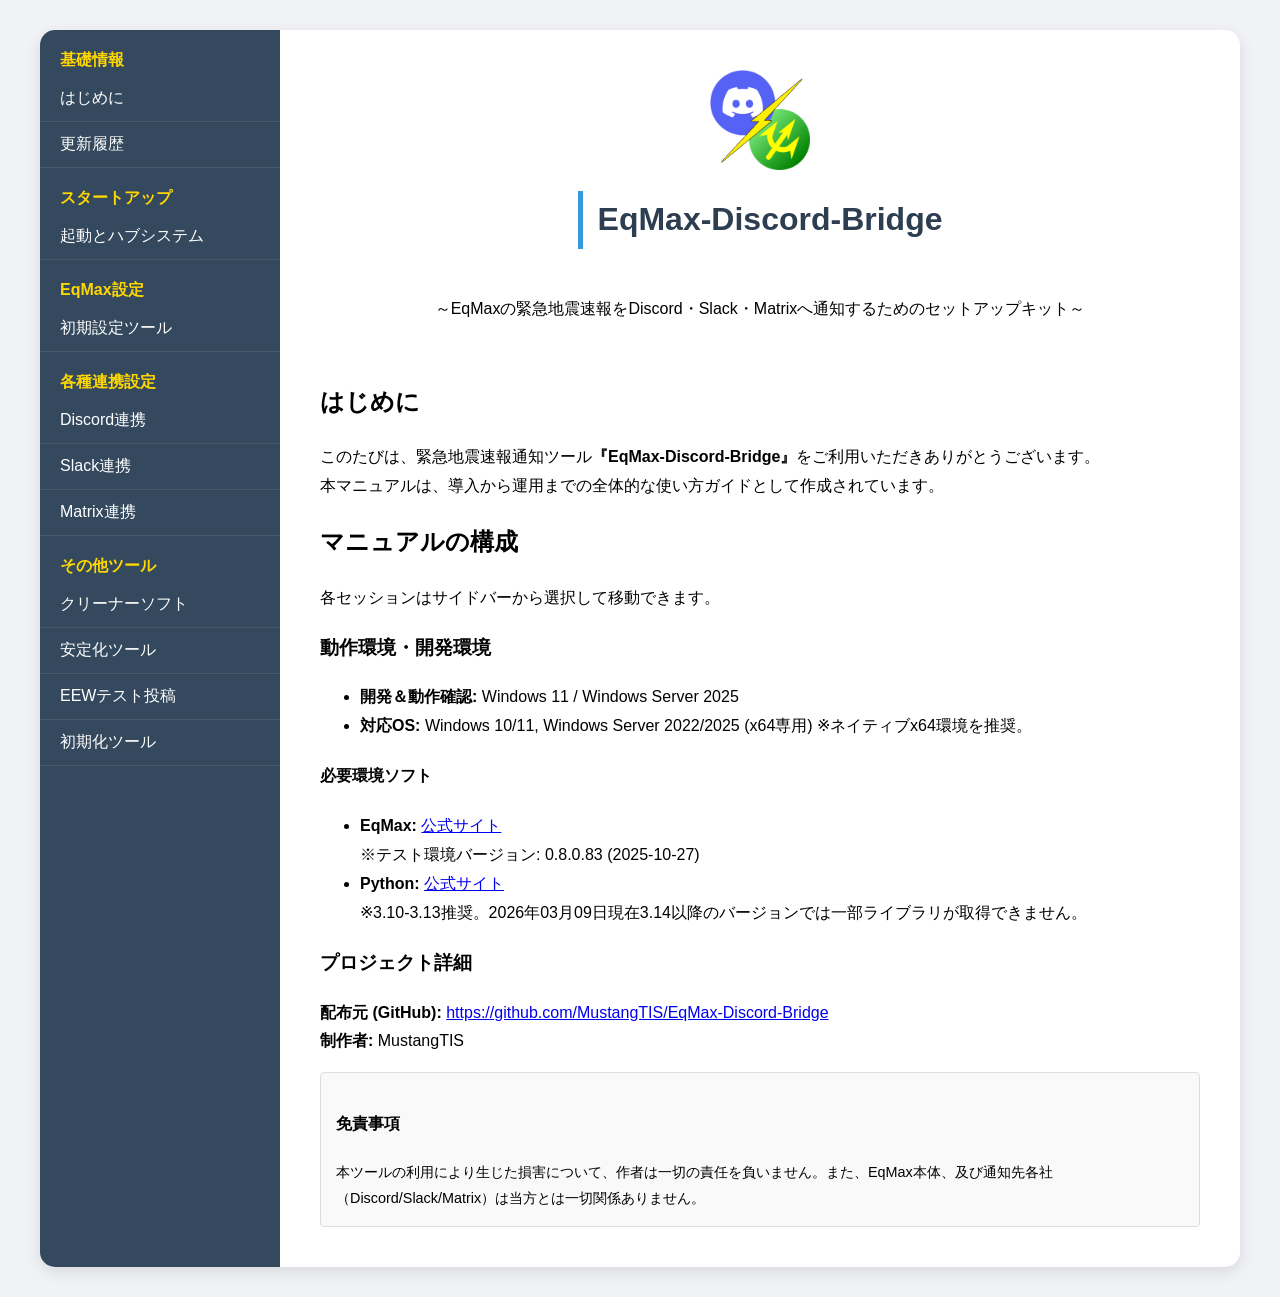
==== commit ed088313: "9.0.0SauceCode" ====
--- a/Manual/Index.html
+++ b/Manual/Index.html
@@ -1,6 +1,5 @@
 <!DOCTYPE html PUBLIC "-//W3C//DTD XHTML 1.0 Transitional//EN" "http://www.w3.org/TR/xhtml1/DTD/xhtml1-transitional.dtd">
-<html xmlns="http://www.w3.org/1999/xhtml">
-<!-- InstanceBegin template="/Templates/main-Template-DWT.dwt" codeOutsideHTMLIsLocked="false" -->
+<html xmlns="http://www.w3.org/1999/xhtml"><!-- InstanceBegin template="/Templates/main-Template-DWT.dwt" codeOutsideHTMLIsLocked="false" -->
 <head>
 <meta http-equiv="Content-Type" content="text/html; charset=utf-8" />
 <!-- InstanceBeginEditable name="doctitle" -->
@@ -37,7 +36,7 @@
     <ul class="nav">
       <li><a href="Cleaner.html">クリーナーソフト</a></li>
       <li><a href="Watchdog.html">安定化ツール</a></li>
-      <li><a href="Reset.html">初期化ツール</a></li>
+      <li><a href="EEWTest.html">EEWテスト投稿</a><a href="Reset.html">初期化ツール</a></li>
     </ul>
   </div>
   <div class="content"><!-- InstanceBeginEditable name="main_content" --> <!-- TemplateBeginEditable name="head" --><!-- TemplateEndEditable -->
@@ -72,5 +71,4 @@
     <!-- InstanceEndEditable --><!-- end .content --></div>
   <!-- end .container --></div>
 </body>
-<!-- InstanceEnd -->
-</html>
+<!-- InstanceEnd --></html>
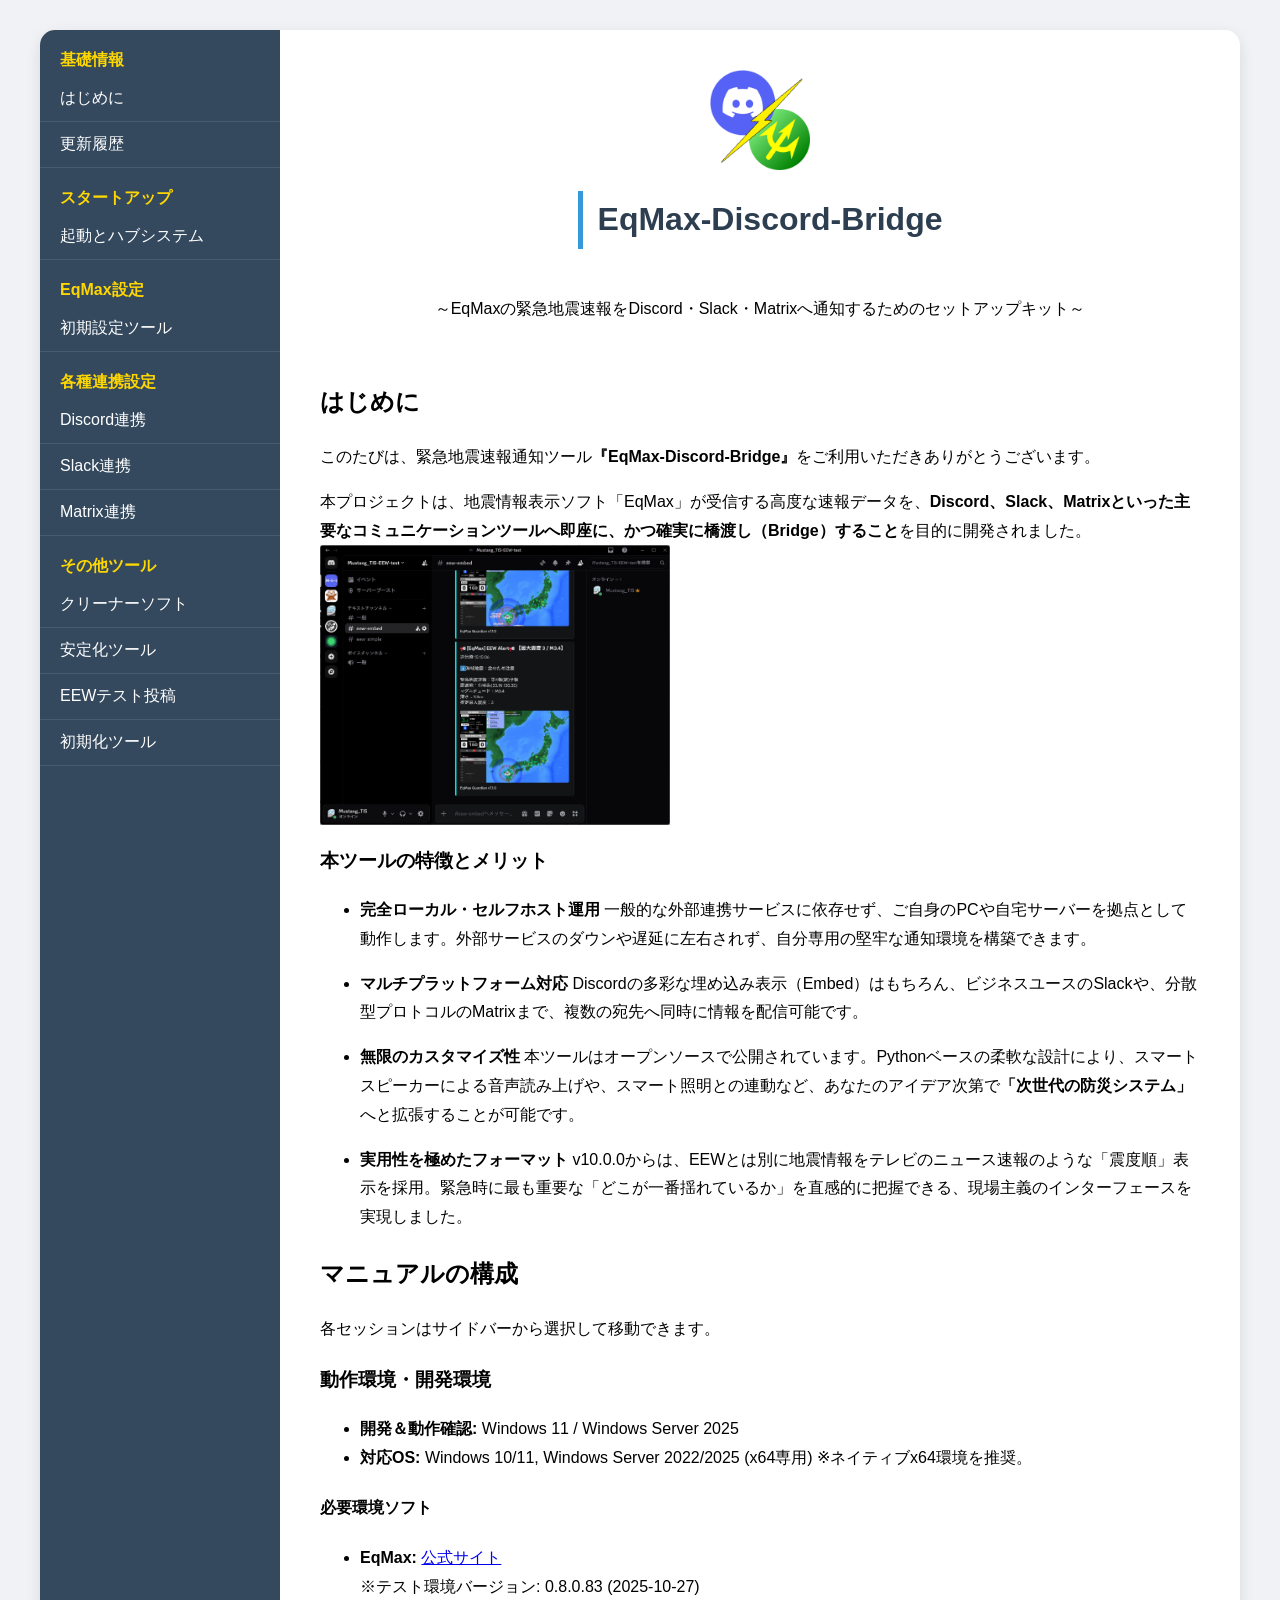
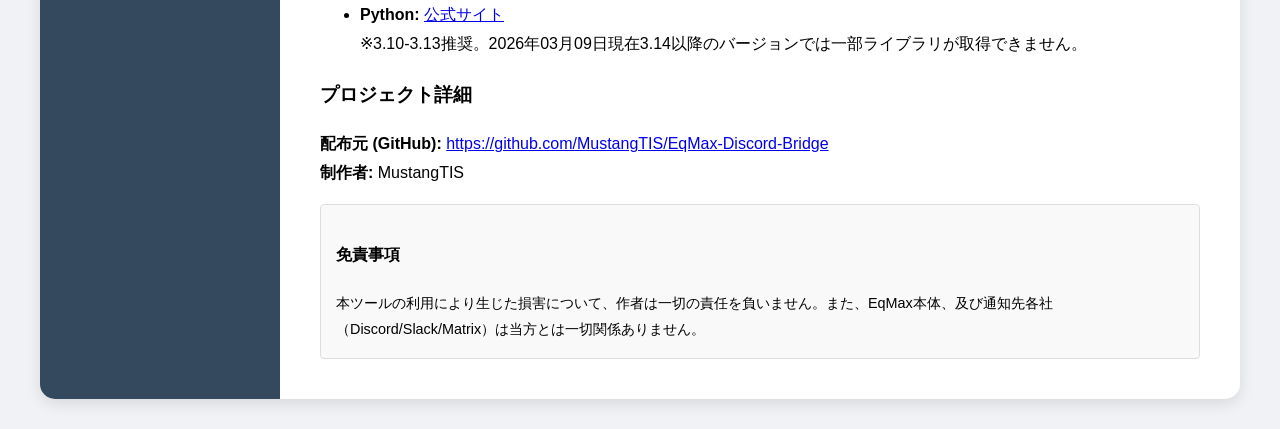
==== commit bc6107aa: "v10.0.0SauceCode" ====
--- a/Manual/Index.html
+++ b/Manual/Index.html
@@ -45,8 +45,24 @@
       <p>～EqMaxの緊急地震速報をDiscord・Slack・Matrixへ通知するためのセットアップキット～</p>
     </div>
     <h2>はじめに</h2>
-    <p>このたびは、緊急地震速報通知ツール<strong>『EqMax-Discord-Bridge』</strong>をご利用いただきありがとうございます。<br />
-      本マニュアルは、導入から運用までの全体的な使い方ガイドとして作成されています。</p>
+    <p>このたびは、緊急地震速報通知ツール<strong>『EqMax-Discord-Bridge』</strong>をご利用いただきありがとうございます。</p>
+    <p>本プロジェクトは、地震情報表示ソフト「EqMax」が受信する高度な速報データを、<strong>Discord、Slack、Matrixといった主要なコミュニケーションツールへ即座に、かつ確実に橋渡し（Bridge）すること</strong>を目的に開発されました。<br />
+    <span style="flex: 1; min-width: 300px;"><img src="image/disembed.jpg" width="350" alt="DiscordEmbed" style="max-width: 400px;" /></span></p>
+    <h3 data-path-to-node="6">本ツールの特徴とメリット</h3>
+    <ul data-path-to-node="7">
+      <li>
+        <p data-path-to-node="7,0,0"><strong data-path-to-node="7,0,0" data-index-in-node="0">完全ローカル・セルフホスト運用</strong> 一般的な外部連携サービスに依存せず、ご自身のPCや自宅サーバーを拠点として動作します。外部サービスのダウンや遅延に左右されず、自分専用の堅牢な通知環境を構築できます。</p>
+      </li>
+      <li>
+        <p data-path-to-node="7,1,0"><strong data-path-to-node="7,1,0" data-index-in-node="0">マルチプラットフォーム対応</strong> Discordの多彩な埋め込み表示（Embed）はもちろん、ビジネスユースのSlackや、分散型プロトコルのMatrixまで、複数の宛先へ同時に情報を配信可能です。</p>
+      </li>
+      <li>
+        <p data-path-to-node="7,2,0"><strong data-path-to-node="7,2,0" data-index-in-node="0">無限のカスタマイズ性</strong> 本ツールはオープンソースで公開されています。Pythonベースの柔軟な設計により、スマートスピーカーによる音声読み上げや、スマート照明との連動など、あなたのアイデア次第で<strong>「次世代の防災システム」</strong>へと拡張することが可能です。</p>
+      </li>
+      <li>
+        <p data-path-to-node="7,3,0"><strong data-path-to-node="7,3,0" data-index-in-node="0">実用性を極めたフォーマット</strong> v10.0.0からは、EEWとは別に地震情報をテレビのニュース速報のような「震度順」表示を採用。緊急時に最も重要な「どこが一番揺れているか」を直感的に把握できる、現場主義のインターフェースを実現しました。</p>
+      </li>
+    </ul>
     <h2>マニュアルの構成</h2>
     <p>各セッションはサイドバーから選択して移動できます。</p>
     <h3>動作環境・開発環境</h3>
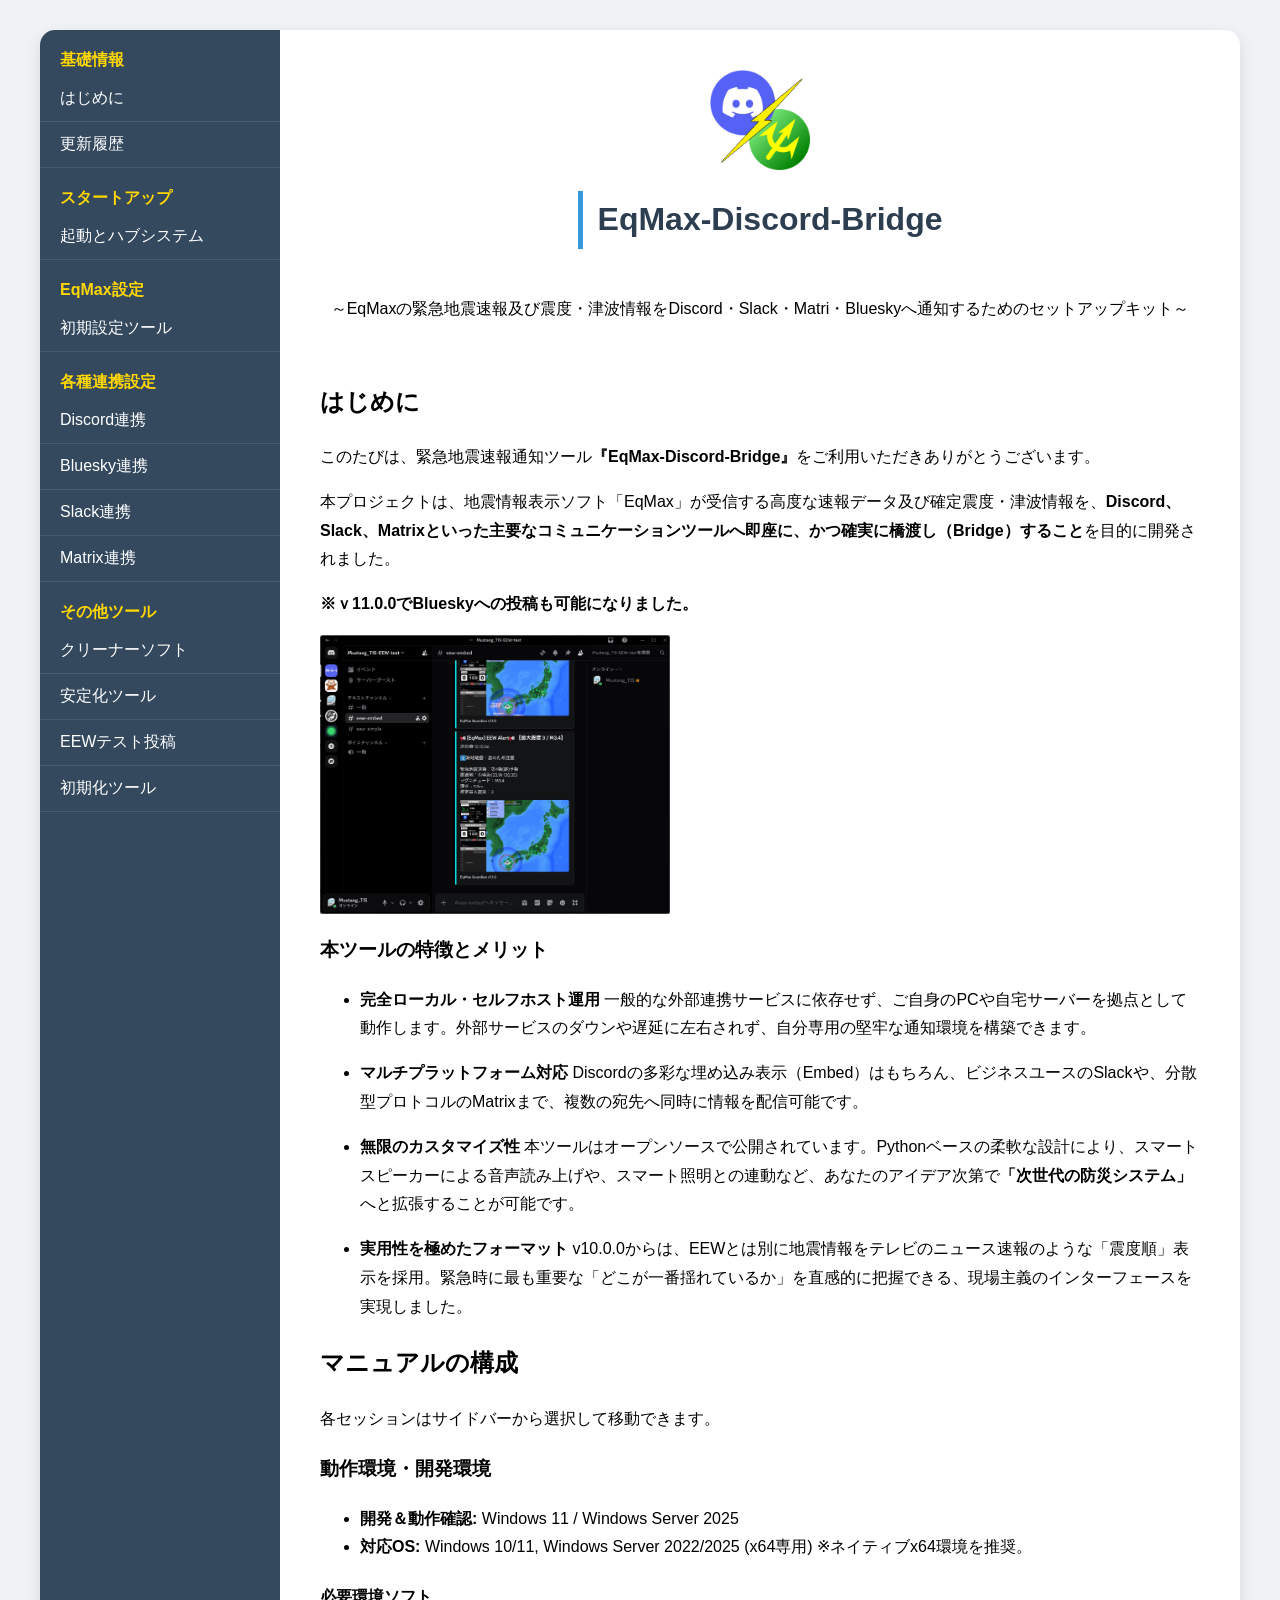
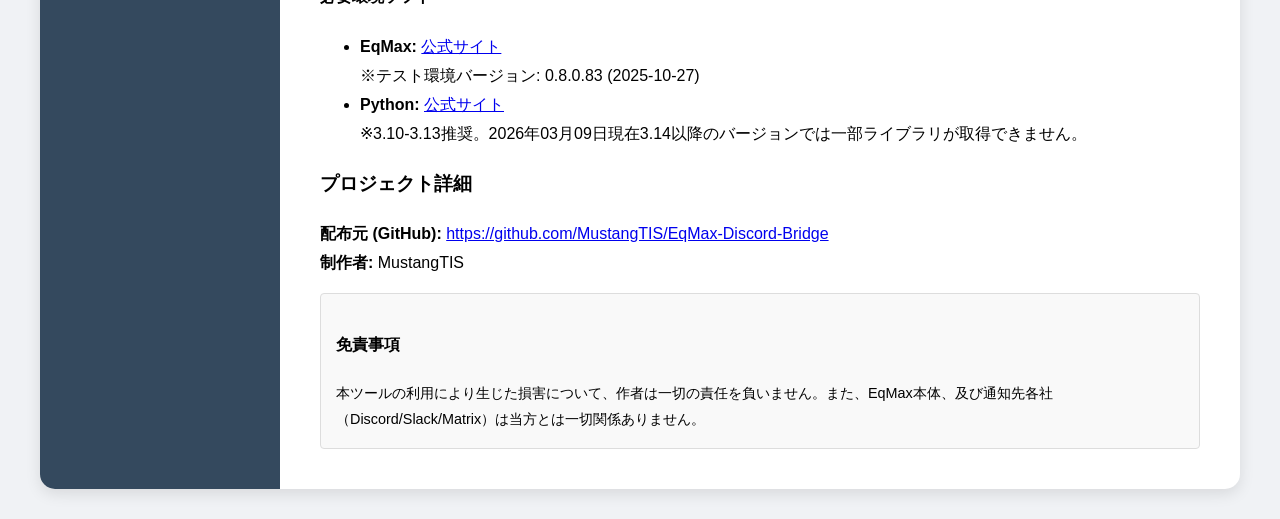
==== commit 80c32332: "v11.0.0Update v11.0.0." ====
--- a/Manual/Index.html
+++ b/Manual/Index.html
@@ -29,7 +29,7 @@
     <div class="sidebar-title">各種連携設定</div>
     <ul class="nav">
       <li><a href="Link-Discord.html">Discord連携</a></li>
-      <li><a href="Link-Slack.html">Slack連携</a></li>
+      <li><a href="Link-Bluesky.html">Bluesky連携</a><a href="Link-Slack.html">Slack連携</a></li>
       <li><a href="Link-Matrix.html">Matrix連携</a></li>
     </ul>
     <div class="sidebar-title">その他ツール</div>
@@ -42,13 +42,14 @@
   <div class="content"><!-- InstanceBeginEditable name="main_content" --> <!-- TemplateBeginEditable name="head" --><!-- TemplateEndEditable -->
     <div class="text-center"> <img src="image/eq-dis.png" alt="EqMax-Discord-Bridgeアイコン" width="100"   />
       <h1>EqMax-Discord-Bridge</h1>
-      <p>～EqMaxの緊急地震速報をDiscord・Slack・Matrixへ通知するためのセットアップキット～</p>
+      <p>～EqMaxの緊急地震速報及び震度・津波情報をDiscord・Slack・Matri・Blueskyへ通知するためのセットアップキット～</p>
     </div>
     <h2>はじめに</h2>
     <p>このたびは、緊急地震速報通知ツール<strong>『EqMax-Discord-Bridge』</strong>をご利用いただきありがとうございます。</p>
-    <p>本プロジェクトは、地震情報表示ソフト「EqMax」が受信する高度な速報データを、<strong>Discord、Slack、Matrixといった主要なコミュニケーションツールへ即座に、かつ確実に橋渡し（Bridge）すること</strong>を目的に開発されました。<br />
-    <span style="flex: 1; min-width: 300px;"><img src="image/disembed.jpg" width="350" alt="DiscordEmbed" style="max-width: 400px;" /></span></p>
-    <h3 data-path-to-node="6">本ツールの特徴とメリット</h3>
+    <p>本プロジェクトは、地震情報表示ソフト「EqMax」が受信する高度な速報データ及び確定震度・津波情報を、<strong>Discord、Slack、Matrixといった主要なコミュニケーションツールへ即座に、かつ確実に橋渡し（Bridge）すること</strong>を目的に開発されました。</p>
+    <p><strong>※ｖ11.0.0でBlueskyへの投稿も可能になりました。</strong></p>
+    <p><span style="flex: 1; min-width: 300px;"><img src="image/disembed.jpg" width="350" alt="DiscordEmbed" style="max-width: 400px;" /></span></p>
+<h3 data-path-to-node="6">本ツールの特徴とメリット</h3>
     <ul data-path-to-node="7">
       <li>
         <p data-path-to-node="7,0,0"><strong data-path-to-node="7,0,0" data-index-in-node="0">完全ローカル・セルフホスト運用</strong> 一般的な外部連携サービスに依存せず、ご自身のPCや自宅サーバーを拠点として動作します。外部サービスのダウンや遅延に左右されず、自分専用の堅牢な通知環境を構築できます。</p>
